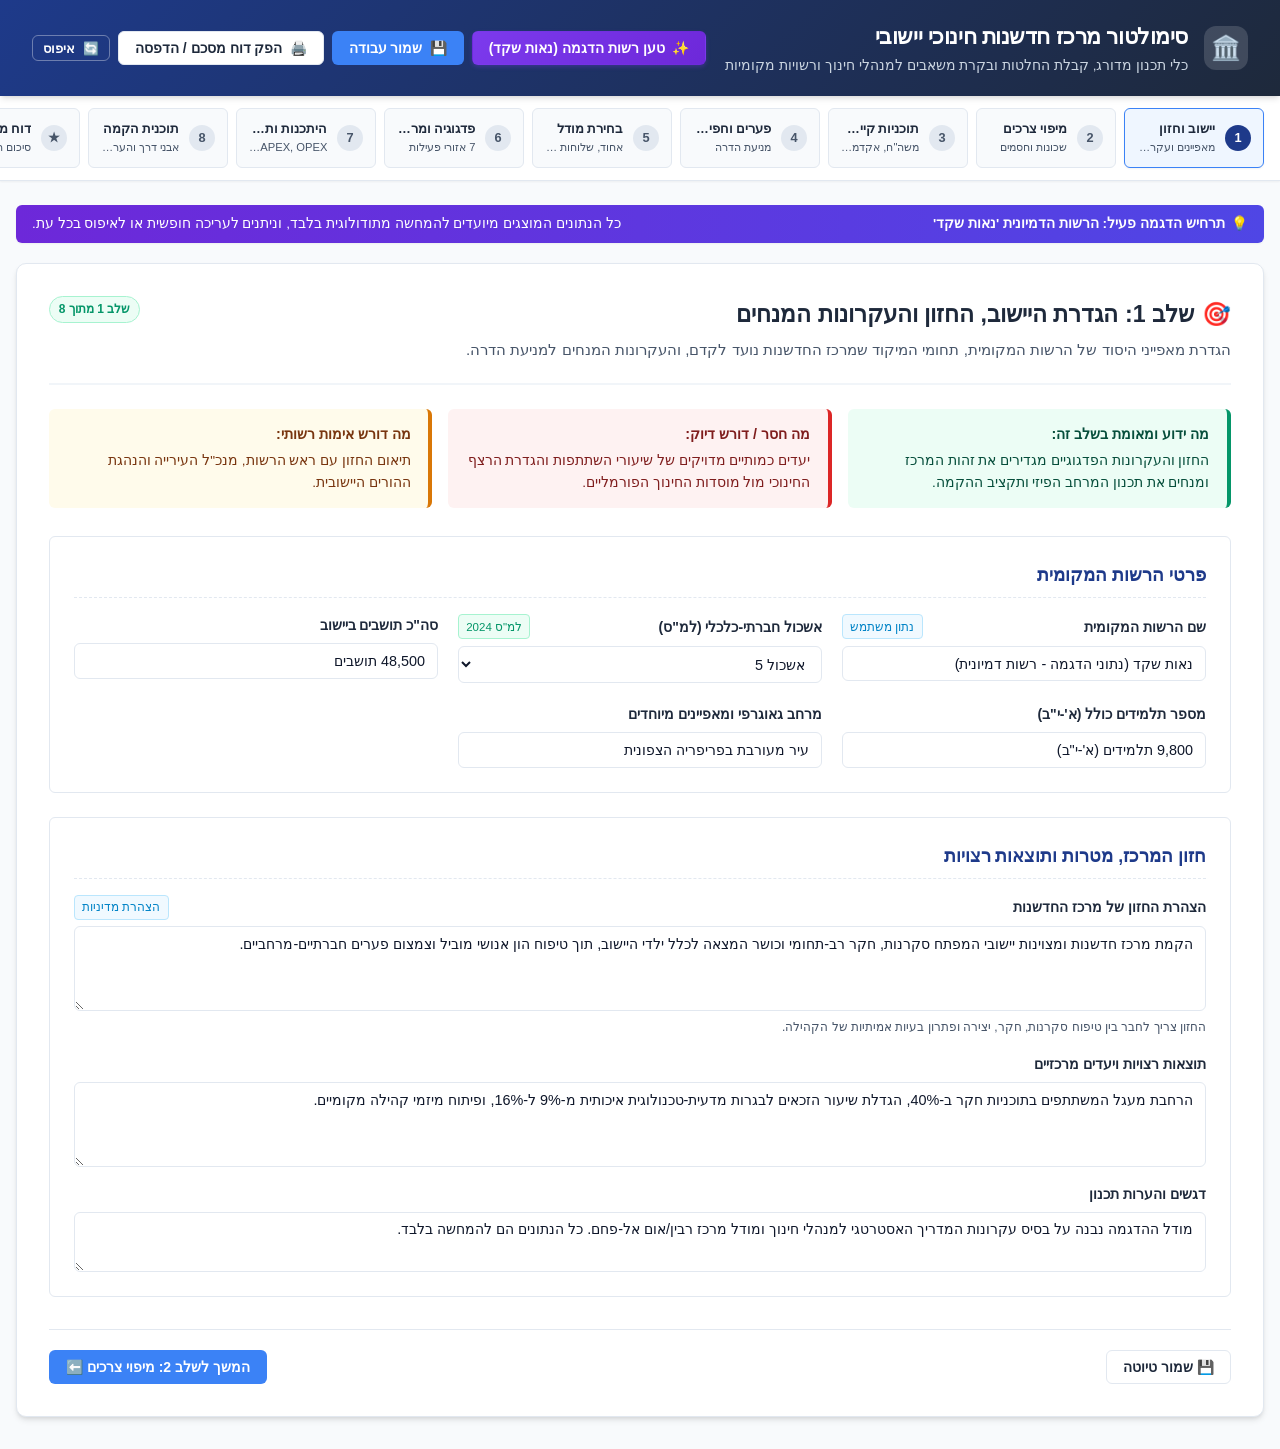
==== index.html @ 95c5c880 "Initial commit: municipal educational innovation center simulator v1.0" ====
<!DOCTYPE html>
<html lang="he" dir="rtl">
<head>
  <meta charset="UTF-8">
  <meta name="viewport" content="width=device-width, initial-scale=1.0">
  <title>סימולטור מרכז חדשנות חינוכי יישובי | כלי תכנון, קבלת החלטות ובקרת משאבים</title>
  <link rel="stylesheet" href="css/styles.css">
</head>
<body>

  <!-- כותרת ראשית וסרגל פעולות עליון -->
  <header class="app-header">
    <div class="header-container">
      <div class="brand-section">
        <div class="brand-icon">🏛️</div>
        <div class="brand-text">
          <h1>סימולטור מרכז חדשנות חינוכי יישובי</h1>
          <p>כלי תכנון מדורג, קבלת החלטות ובקרת משאבים למנהלי חינוך ורשויות מקומיות</p>
        </div>
      </div>
      <div class="header-actions">
        <button type="button" class="btn btn-demo" onclick="loadDemoData()">
          <span>✨</span> טען רשות הדגמה (נאות שקד)
        </button>
        <button type="button" class="btn btn-primary" onclick="saveData(true)">
          <span>💾</span> שמור עבודה
        </button>
        <button type="button" class="btn btn-secondary" onclick="printReport()">
          <span>🖨️</span> הפק דוח מסכם / הדפסה
        </button>
        <button type="button" class="btn btn-outline-light btn-sm" onclick="resetToBlank()" title="איפוס לתבנית ריקה">
          <span>🔄</span> איפוס
        </button>
      </div>
    </div>
  </header>

  <!-- סרגל שלבים ניווט (Stepper) -->
  <nav class="stepper-nav-wrapper">
    <div class="stepper-nav">
      <div class="step-tab active" data-step="1">
        <div class="step-badge">1</div>
        <div class="step-tab-content">
          <div class="step-tab-title">יישוב וחזון</div>
          <div class="step-tab-subtitle">מאפיינים ועקרונות</div>
        </div>
      </div>
      <div class="step-tab" data-step="2">
        <div class="step-badge">2</div>
        <div class="step-tab-content">
          <div class="step-tab-title">מיפוי צרכים</div>
          <div class="step-tab-subtitle">שכונות וחסמים</div>
        </div>
      </div>
      <div class="step-tab" data-step="3">
        <div class="step-badge">3</div>
        <div class="step-tab-content">
          <div class="step-tab-title">תוכניות קיימות</div>
          <div class="step-tab-subtitle">משה"ח, אקדמיה, צה"ל</div>
        </div>
      </div>
      <div class="step-tab" data-step="4">
        <div class="step-badge">4</div>
        <div class="step-tab-content">
          <div class="step-tab-title">פערים וחפיפות</div>
          <div class="step-tab-subtitle">מניעת הדרה</div>
        </div>
      </div>
      <div class="step-tab" data-step="5">
        <div class="step-badge">5</div>
        <div class="step-tab-content">
          <div class="step-tab-title">בחירת מודל</div>
          <div class="step-tab-subtitle">אחוד, שלוחות או רשת</div>
        </div>
      </div>
      <div class="step-tab" data-step="6">
        <div class="step-badge">6</div>
        <div class="step-tab-content">
          <div class="step-tab-title">פדגוגיה ומרחב</div>
          <div class="step-tab-subtitle">7 אזורי פעילות</div>
        </div>
      </div>
      <div class="step-tab" data-step="7">
        <div class="step-badge">7</div>
        <div class="step-tab-content">
          <div class="step-tab-title">היתכנות ותקציב</div>
          <div class="step-tab-subtitle">CAPEX, OPEX ומימון</div>
        </div>
      </div>
      <div class="step-tab" data-step="8">
        <div class="step-badge">8</div>
        <div class="step-tab-content">
          <div class="step-tab-title">תוכנית הקמה</div>
          <div class="step-tab-subtitle">אבני דרך והערכה</div>
        </div>
      </div>
      <div class="step-tab" data-step="summary">
        <div class="step-badge">★</div>
        <div class="step-tab-content">
          <div class="step-tab-title">דוח מנהלים</div>
          <div class="step-tab-subtitle">סיכום החלטות כולל</div>
        </div>
      </div>
    </div>
  </nav>

  <!-- תוכן ראשי -->
  <main class="main-content">

    <!-- באנר תרחיש הדגמה -->
    <div id="demoBanner" class="demo-banner">
      <strong><span>💡</span> תרחיש הדגמה פעיל: הרשות הדמיונית 'נאות שקד'</strong>
      <span>כל הנתונים המוצגים מיועדים להמחשה מתודולוגית בלבד, וניתנים לעריכה חופשית או לאיפוס בכל עת.</span>
    </div>

    <!-- ==========================================
         שלב 1: הגדרת היישוב והחזון
         ========================================== -->
    <section id="stage1" class="stage-panel active">
      <div class="stage-header">
        <div class="stage-title-wrap">
          <h2><span>🎯</span> שלב 1: הגדרת היישוב, החזון והעקרונות המנחים</h2>
          <p>הגדרת מאפייני היסוד של הרשות המקומית, תחומי המיקוד שמרכז החדשנות נועד לקדם, והעקרונות המנחים למניעת הדרה.</p>
        </div>
        <span class="badge badge-verified">שלב 1 מתוך 8</span>
      </div>

      <div class="status-meta-grid">
        <div class="meta-card meta-card-known">
          <strong>מה ידוע ומאומת בשלב זה:</strong>
          החזון והעקרונות הפדגוגיים מגדירים את זהות המרכז ומנחים את תכנון המרחב הפיזי ותקציב ההקמה.
        </div>
        <div class="meta-card meta-card-missing">
          <strong>מה חסר / דורש דיוק:</strong>
          יעדים כמותיים מדויקים של שיעורי השתתפות והגדרת הרצף החינוכי מול מוסדות החינוך הפורמליים.
        </div>
        <div class="meta-card meta-card-verify">
          <strong>מה דורש אימות רשותי:</strong>
          תיאום החזון עם ראש הרשות, מנכ"ל העירייה והנהגת ההורים היישובית.
        </div>
      </div>

      <div class="form-section">
        <div class="form-section-title">פרטי הרשות המקומית</div>
        <div class="form-grid">
          <div class="form-group">
            <label for="s1_authorityName">
              שם הרשות המקומית
              <span class="field-meta-tag badge-self">נתון משתמש</span>
            </label>
            <input type="text" id="s1_authorityName" class="form-control" placeholder="לדוגמה: עיריית נאות שקד">
          </div>
          <div class="form-group">
            <label for="s1_cbsCluster">
              אשכול חברתי-כלכלי (למ"ס)
              <span class="field-meta-tag badge-verified">למ"ס 2024</span>
            </label>
            <select id="s1_cbsCluster" class="form-control">
              <option value="">בחר אשכול...</option>
              <option value="1">אשכול 1</option>
              <option value="2">אשכול 2</option>
              <option value="3">אשכול 3</option>
              <option value="4">אשכול 4</option>
              <option value="5">אשכול 5</option>
              <option value="6">אשכול 6</option>
              <option value="7">אשכול 7</option>
              <option value="8">אשכול 8</option>
              <option value="9">אשכול 9</option>
              <option value="10">אשכול 10</option>
            </select>
          </div>
          <div class="form-group">
            <label for="s1_totalPopulation">סה"כ תושבים ביישוב</label>
            <input type="text" id="s1_totalPopulation" class="form-control" placeholder="לדוגמה: 48,500">
          </div>
          <div class="form-group">
            <label for="s1_studentCount">מספר תלמידים כולל (א'-י"ב)</label>
            <input type="text" id="s1_studentCount" class="form-control" placeholder="לדוגמה: 9,800">
          </div>
          <div class="form-group">
            <label for="s1_geographicArea">מרחב גאוגרפי ומאפיינים מיוחדים</label>
            <input type="text" id="s1_geographicArea" class="form-control" placeholder="לדוגמה: פריפריה צפונית, רשות מעורבת">
          </div>
        </div>
      </div>

      <div class="form-section">
        <div class="form-section-title">חזון המרכז, מטרות ותוצאות רצויות</div>
        <div class="form-group" style="margin-bottom:1rem;">
          <label for="s1_visionStatement">
            הצהרת החזון של מרכז החדשנות
            <span class="field-meta-tag badge-self">הצהרת מדיניות</span>
          </label>
          <textarea id="s1_visionStatement" class="form-control" placeholder="מה המרכז אמור לקדם ביישוב?"></textarea>
          <span class="form-text">החזון צריך לחבר בין טיפוח סקרנות, חקר, יצירה ופתרון בעיות אמיתיות של הקהילה.</span>
        </div>
        <div class="form-group" style="margin-bottom:1rem;">
          <label for="s1_desiredOutcomes">תוצאות רצויות ויעדים מרכזיים</label>
          <textarea id="s1_desiredOutcomes" class="form-control" placeholder="אילו שינויים מדידים ייראו במערכת החינוך היישובית בעקבות פעילות המרכז?"></textarea>
        </div>
        <div class="form-group">
          <label for="s1_notes">דגשים והערות תכנון</label>
          <textarea id="s1_notes" class="form-control" style="min-height:60px;"></textarea>
        </div>
      </div>

      <div class="stage-footer">
        <div class="stage-footer-right">
          <button type="button" class="btn btn-secondary" onclick="saveData(true)">💾 שמור טיוטה</button>
        </div>
        <div class="stage-footer-left">
          <button type="button" class="btn btn-primary" onclick="nextStep()">המשך לשלב 2: מיפוי צרכים ⬅️</button>
        </div>
      </div>
    </section>


    <!-- ==========================================
         שלב 2: מיפוי צרכים ואוכלוסיות
         ========================================== -->
    <section id="stage2" class="stage-panel">
      <div class="stage-header">
        <div class="stage-title-wrap">
          <h2><span>🗺️</span> שלב 2: מיפוי צרכים, אוכלוסיות והזדמנויות</h2>
          <p>מיפוי שכונות הרשות, בתי הספר, פלחי הגיל, וזיהוי חסמי נגישות, שפה, תחבורה ותשתיות.</p>
        </div>
        <span class="badge badge-verified">שלב 2 מתוך 8</span>
      </div>

      <div class="status-meta-grid">
        <div class="meta-card meta-card-known">
          <strong>מה ידוע מתוך נתוני הרשות:</strong>
          פריסת מוסדות החינוך ומספרי התלמידים לפי שכונות (נתוני מנב"ס/שפ"ח).
        </div>
        <div class="meta-card meta-card-missing">
          <strong>מה חסר / מסומן כהערכה:</strong>
          שיעור המחשוב והרשת הביתית בשכונות מוחלשות (דורש סקר צרכים ממוקד).
        </div>
        <div class="meta-card meta-card-verify">
          <strong>מה דורש אימות מול מחלקת תחבורה:</strong>
          זמינות קווי תחבורה ציבורית או צורך בהקצאת מערך הסעות ייעודי למרכז.
        </div>
      </div>

      <div class="form-section">
        <div style="display:flex; justify-content:space-between; align-items:center; margin-bottom:0.75rem;">
          <div class="form-section-title" style="margin-bottom:0; border-bottom:none;">שכונות, אזורים ונגישות גאוגרפית</div>
          <button type="button" class="btn btn-secondary btn-sm" onclick="addNewNeighborhoodPrompt()">➕ הוסף שכונה</button>
        </div>
        <div class="table-responsive">
          <table class="table">
            <thead>
              <tr>
                <th>שם השכונה / אזור</th>
                <th>בתי ספר בשכונה</th>
                <th>תלמידים משוערים</th>
                <th>מדד חברתי-כלכלי</th>
                <th>חסמי נגישות ותחבורה</th>
              </tr>
            </thead>
            <tbody id="s2_neighborhoodsTableBody">
              <!-- נטען דינמית -->
            </tbody>
          </table>
        </div>
      </div>

      <div class="form-section">
        <div class="form-section-title">אוכלוסיות יעד, צרכים וחוזקות יישוביות</div>
        <div class="form-grid">
          <div class="form-group">
            <label for="s2_targetPopulations">
              אוכלוסיות יעד וקבוצות גיל
              <span class="field-meta-tag badge-self">הגדרת רשות</span>
            </label>
            <textarea id="s2_targetPopulations" class="form-control" placeholder="אילו קהלים וקבוצות גיל המרכז ישרת?"></textarea>
          </div>
          <div class="form-group">
            <label for="s2_identifiedNeeds">
              צרכים חינוכיים שעלו במיפוי
              <span class="field-meta-tag badge-self">מיפוי צרכים</span>
            </label>
            <textarea id="s2_identifiedNeeds" class="form-control" placeholder="מעבדות פתוחות, מרחבי מייקרס, חקר"></textarea>
          </div>
          <div class="form-group" style="grid-column: 1 / -1;">
            <label for="s2_strengths">חוזקות ועוגנים קיימים ברשות</label>
            <textarea id="s2_strengths" class="form-control" placeholder="צוותים מחויבים, מכללה טכנולוגית, תעשייה"></textarea>
          </div>
        </div>
      </div>

      <div class="form-section">
        <div class="form-section-title">זיהוי חסמים קריטיים (Barriers Analysis)</div>
        <div class="form-grid">
          <div class="form-group">
            <label for="s2_barrier_transport">
              חסם תחבורה וניידות
              <span class="field-meta-tag badge-estimate">הערכה לתכנון</span>
            </label>
            <textarea id="s2_barrier_transport" class="form-control"></textarea>
          </div>
          <div class="form-group">
            <label for="s2_barrier_socio">
              חסם כלכלי ודמי השתתפות
              <span class="field-meta-tag badge-estimate">הערכה לתכנון</span>
            </label>
            <textarea id="s2_barrier_socio" class="form-control"></textarea>
          </div>
          <div class="form-group">
            <label for="s2_barrier_lang">
              חסם שפתי ותרבותי
              <span class="field-meta-tag badge-self">מיפוי רשותי</span>
            </label>
            <textarea id="s2_barrier_lang" class="form-control"></textarea>
          </div>
          <div class="form-group">
            <label for="s2_barrier_infra">
              חסמי תשתית ומעבדות קיימות
              <span class="field-meta-tag badge-verified">דוח הנדסה</span>
            </label>
            <textarea id="s2_barrier_infra" class="form-control"></textarea>
          </div>
        </div>
      </div>

      <div class="form-section">
        <div class="form-section-title">פרטי מקורות המידע ותיעוד נתונים חסרים</div>
        <div class="form-grid">
          <div class="form-group">
            <label for="s2_dataSources">מקורות המידע ששימשו למיפוי</label>
            <input type="text" id="s2_dataSources" class="form-control">
          </div>
          <div class="form-group">
            <label for="s2_updateDate">תאריך עדכון אחרון של הנתונים</label>
            <input type="date" id="s2_updateDate" class="form-control">
          </div>
          <div class="form-group" style="grid-column: 1 / -1;">
            <label for="s2_missingDataNotes">הערות לגבי נתונים חסרים / טעוני אימות</label>
            <textarea id="s2_missingDataNotes" class="form-control"></textarea>
          </div>
        </div>
      </div>

      <div class="stage-footer">
        <div class="stage-footer-right">
          <button type="button" class="btn btn-secondary" onclick="prevStep()">➡️ חזור לשלב 1</button>
          <button type="button" class="btn btn-secondary" onclick="saveData(true)">💾 שמור טיוטה</button>
        </div>
        <div class="stage-footer-left">
          <button type="button" class="btn btn-primary" onclick="nextStep()">המשך לשלב 3: תוכניות קיימות ⬅️</button>
        </div>
      </div>
    </section>


    <!-- ==========================================
         שלב 3: מיפוי תוכניות ומענים קיימים
         ========================================== -->
    <section id="stage3" class="stage-panel">
      <div class="stage-header">
        <div class="stage-title-wrap">
          <h2><span>📋</span> שלב 3: מיפוי תוכניות ומענים קיימים ברשות</h2>
          <p>מיפוי תוכניות של משרד החינוך, הרשות, אקדמיה, צה"ל, עמותות ופילנתרופיה, כולל תנאי כניסה וסיווג מהימנות.</p>
        </div>
        <span class="badge badge-verified">שלב 3 מתוך 8</span>
      </div>

      <div class="status-meta-grid">
        <div class="meta-card meta-card-known">
          <strong>מקורות מאומתים:</strong>
          מרכזי מחוננים של משרד החינוך, תוכניות גפ"ן מוסדיות, תוכניות מגשימים ואקדמיה.
        </div>
        <div class="meta-card meta-card-missing">
          <strong>תוכניות שאינן ברשת:</strong>
          יוזמות מקומיות של בתי ספר ועמותות שכונתיות קטנות (מוגדרות לפי דיווח עצמי).
        </div>
        <div class="meta-card meta-card-verify">
          <strong>אימות מחירים ומלגות:</strong>
          בדיקת חוזרי מנכ"ל לגבי תשלומי הורים מותרים ומבחני הכנסה למלגות.
        </div>
      </div>

      <div class="form-section">
        <div style="display:flex; justify-content:space-between; align-items:center; margin-bottom:0.75rem;">
          <div class="form-section-title" style="margin-bottom:0; border-bottom:none;">קטלוג תוכניות ומסגרות פעילות</div>
          <button type="button" class="btn btn-secondary btn-sm" onclick="addNewProgramPrompt()">➕ הוסף תוכנית</button>
        </div>
        <div class="table-responsive">
          <table class="table">
            <thead>
              <tr>
                <th>שם התוכנית</th>
                <th>גוף מפעיל</th>
                <th>תחום</th>
                <th>שכבות גיל</th>
                <th>משתתפים</th>
                <th>עלות להורים</th>
                <th>סיווג אמינות וסטטוס</th>
              </tr>
            </thead>
            <tbody id="s3_programsTableBody">
              <!-- נטען דינמית -->
            </tbody>
          </table>
        </div>
      </div>

      <div class="stage-footer">
        <div class="stage-footer-right">
          <button type="button" class="btn btn-secondary" onclick="prevStep()">➡️ חזור לשלב 2</button>
          <button type="button" class="btn btn-secondary" onclick="saveData(true)">💾 שמור טיוטה</button>
        </div>
        <div class="stage-footer-left">
          <button type="button" class="btn btn-primary" onclick="nextStep()">המשך לשלב 4: זיהוי פערים ⬅️</button>
        </div>
      </div>
    </section>


    <!-- ==========================================
         שלב 4: זיהוי פערים וחפיפות
         ========================================== -->
    <section id="stage4" class="stage-panel">
      <div class="stage-header">
        <div class="stage-title-wrap">
          <h2><span>⚖️</span> שלב 4: ניתוח פערים, כפילויות ושיתופי פעולה</h2>
          <p>הצלבת הצרכים מול התוכניות הקיימות: אילו תחומים ואוכלוסיות נותרים ללא מענה, ואיפה קיימת כפילות משאבים.</p>
        </div>
        <span class="badge badge-verified">שלב 4 מתוך 8</span>
      </div>

      <div class="status-meta-grid">
        <div class="meta-card meta-card-known">
          <strong>העיקרון האתי המחייב:</strong>
          המערכת אינה מסיקה סיבתיות לגבי הישגים, ואינה מציגה פער כעובדה אם הנתונים חלקיים.
        </div>
        <div class="meta-card meta-card-missing">
          <strong>פער נתונים מול פער שירות:</strong>
          היעדר תלמידים משכונה מסוימת אינו מעיד על חוסר עניין, אלא על חסמי תחבורה ועלות.
        </div>
        <div class="meta-card meta-card-verify">
          <strong>דוח מבקר המדינה 2023:</strong>
          בדיקת מנגנוני התיאום העירוניים למניעת כפילויות בתקציבי תוכניות מצוינות.
        </div>
      </div>

      <div class="form-section">
        <div class="form-section-title">ניתוח פערים ואוכלוסיות ללא מענה</div>
        <div class="form-grid">
          <div class="form-group">
            <label for="s4_unaddressedNeeds">
              צרכים חינוכיים ללא מענה כיום
              <span class="field-meta-tag badge-estimate">ניתוח פערים</span>
            </label>
            <textarea id="s4_unaddressedNeeds" class="form-control" style="min-height:95px;"></textarea>
          </div>
          <div class="form-group">
            <label for="s4_underservedPopulations">
              אוכלוסיות יעד ושכונות בחסר (Under-represented)
              <span class="field-meta-tag badge-verified">הצלבת רישום</span>
            </label>
            <textarea id="s4_underservedPopulations" class="form-control" style="min-height:95px;"></textarea>
          </div>
        </div>
      </div>

      <div class="form-section">
        <div class="form-section-title">כפילויות והזדמנויות לשותפות</div>
        <div class="form-grid">
          <div class="form-group">
            <label for="s4_programOverlaps">
              חפיפות וכפילויות בין תוכניות קיימות
              <span class="field-meta-tag badge-self">מיפוי רשותי</span>
            </label>
            <textarea id="s4_programOverlaps" class="form-control"></textarea>
          </div>
          <div class="form-group">
            <label for="s4_partnershipOpportunities">
              הזדמנויות לשותפויות (אקדמיה, תעשייה, צה"ל)
              <span class="field-meta-tag badge-estimate">הזדמנות אסטרטגית</span>
            </label>
            <textarea id="s4_partnershipOpportunities" class="form-control"></textarea>
          </div>
          <div class="form-group" style="grid-column: 1 / -1;">
            <label for="s4_notes">הערות מתודולוגיות ואזהרות אמינות</label>
            <textarea id="s4_notes" class="form-control" style="min-height:60px;"></textarea>
          </div>
        </div>
      </div>

      <div class="stage-footer">
        <div class="stage-footer-right">
          <button type="button" class="btn btn-secondary" onclick="prevStep()">➡️ חזור לשלב 3</button>
          <button type="button" class="btn btn-secondary" onclick="saveData(true)">💾 שמור טיוטה</button>
        </div>
        <div class="stage-footer-left">
          <button type="button" class="btn btn-primary" onclick="nextStep()">המשך לשלב 5: בחירת מודל ⬅️</button>
        </div>
      </div>
    </section>


    <!-- ==========================================
         שלב 5: בחירת מודל מרכז ופורטפוליו
         ========================================== -->
    <section id="stage5" class="stage-panel">
      <div class="stage-header">
        <div class="stage-title-wrap">
          <h2><span>🧩</span> שלב 5: בחירת מודל מרכז ופורטפוליו חינוכי</h2>
          <p>השוואת 4 מודלים תפעוליים והשלכותיהם על נגישות, הכללה חברתית, כוח אדם, גמישות שטח ועלויות.</p>
        </div>
        <span class="badge badge-verified">שלב 5 מתוך 8</span>
      </div>

      <div class="selection-cards" style="margin-bottom:1.5rem;">
        <div class="select-card model-select-card" data-model-type="centralized">
          <div class="select-card-header">
            <span class="select-card-title">1. מרכז פיזי אחוד</span>
            <span class="badge badge-self">Centralized Hub</span>
          </div>
          <div class="select-card-desc">
            מבנה מרכזי יחיד ביישוב המרכז את כל הציוד המתקדם, המעבדות ואנשי המקצוע.
          </div>
          <div class="select-card-impacts">
            • <strong>נגישות:</strong> תלויה בהסעות<br>
            • <strong>הצטיידות:</strong> יעילות גבוהה בריכוז ציוד<br>
            • <strong>כוח אדם:</strong> ניהול מרוכז וצוות קבוע
          </div>
        </div>

        <div class="select-card model-select-card" data-model-type="hub_and_spoke">
          <div class="select-card-header">
            <span class="select-card-title">2. שלוחות בבתי ספר</span>
            <span class="badge badge-verified">Hub & Spoke</span>
          </div>
          <div class="select-card-desc">
            עוגן מרכזי מצויד היטב במרכז העיר, לצד 2-3 שלוחות מקומיות בבתי ספר בשכונות מרוחקות.
          </div>
          <div class="select-card-impacts">
            • <strong>נגישות:</strong> מצוינת, מנטרלת חסם הסעות<br>
            • <strong>הצטיידות:</strong> שילוב בין ציוד מרכזי לערכות ניידות<br>
            • <strong>הכללה:</strong> הגבוהה ביותר לשכונות מוחלשות
          </div>
        </div>

        <div class="select-card model-select-card" data-model-type="mobile">
          <div class="select-card-header">
            <span class="select-card-title">3. מודל נייד (Mobile Lab)</span>
            <span class="badge badge-estimate">ניידת מייקרס</span>
          </div>
          <div class="select-card-desc">
            מעבדה ניידת ברכב ייעודי הנודדת בין בתי ספר ומרכזים קהילתיים לפי תוכנית שבועית.
          </div>
          <div class="select-card-impacts">
            • <strong>שטח קבוע:</strong> עלות שטח אפסית<br>
            • <strong>ציוד:</strong> מוגבל לממדי הרכב<br>
            • <strong>תחזוקה:</strong> עלויות רכב ודלק
          </div>
        </div>

        <div class="select-card model-select-card" data-model-type="ecosystem_network">
          <div class="select-card-header">
            <span class="select-card-title">4. רשת שותפים מבוזרת</span>
            <span class="badge badge-self">Ecosystem Network</span>
          </div>
          <div class="select-card-desc">
            הפעלת פעילויות מבוזרות במתקני המכללה האקדמית, חברות הייטק, מרכזים קהילתיים ומוזיאונים.
          </div>
          <div class="select-card-impacts">
            • <strong>מבנה:</strong> ניצול תשתיות קיימות<br>
            • <strong>משילות:</strong> תיאום מורכב בין שותפים<br>
            • <strong>המשכיות:</strong> תלות בהסכמי שותפות
          </div>
        </div>
      </div>

      <div class="form-section">
        <div class="form-section-title">מדיניות איתור, קבלה ופתיחות לקהילה</div>
        <div class="form-grid">
          <div class="form-group">
            <label for="s5_admissionPolicy">
              מדיניות איתור וקבלה
              <span class="field-meta-tag badge-verified">מחקר רפ 2026</span>
            </label>
            <select id="s5_admissionPolicy" class="form-control">
              <option value="mixed_portfolios">שערי כניסה מרובים (תיק עבודות, המלצת מורה, מוטיבציה)</option>
              <option value="teacher_recommendation">המלצת צוותי בתי הספר בלבד</option>
              <option value="open_lottery">כניסה פתוחה / הגרלה לכלל המעוניינים</option>
              <option value="exams_only">מבחן איתור קוגניטיבי מוקדם בלבד (לא מומלץ)</option>
            </select>
            <span class="form-text">מחקר מאל"ו ולמ"ס 2026 מראה כי מבחן יחיד מחמיץ חלק ניכר מהמצטיינים בבגרות.</span>
          </div>
          <div class="form-group">
            <label for="s5_estimatedParticipants">מספר משתתפים צפוי בשנה</label>
            <input type="number" id="s5_estimatedParticipants" class="form-control" value="650">
          </div>
          <div class="form-group">
            <label for="s5_activityFrequency">מתכונת פעילות שבועית</label>
            <select id="s5_activityFrequency" class="form-control">
              <option value="afternoon_and_morning">משולב: שעות בוקר לבתי ספר + שעות אחה"צ להעשרה אישית</option>
              <option value="afternoon_only">שעות אחה"צ בלבד (חוגים ומיזמים עצמאיים)</option>
              <option value="morning_only">שעות הבוקר בלבד (ימי שליפה מרוכזים)</option>
            </select>
          </div>
          <div class="form-group">
            <label for="s5_communityOpenness">פתיחות לקהילה ולהורים</label>
            <select id="s5_communityOpenness" class="form-control">
              <option value="high">גבוהה: סדנאות הורים-ילדים, אירועי מייקרס וימי פתיחה לקהילה</option>
              <option value="medium">בינונית: אירועי שיא שנתיים וירידי יזמות</option>
              <option value="low">נמוכה: סגור לתלמידי התוכניות בלבד</option>
            </select>
          </div>
          <div class="form-group" style="grid-column: 1 / -1;">
            <label for="s5_modelRationale">נימוק לבחירת המודל והשלכותיו</label>
            <textarea id="s5_modelRationale" class="form-control"></textarea>
          </div>
        </div>
      </div>

      <div class="stage-footer">
        <div class="stage-footer-right">
          <button type="button" class="btn btn-secondary" onclick="prevStep()">➡️ חזור לשלב 4</button>
          <button type="button" class="btn btn-secondary" onclick="saveData(true)">💾 שמור טיוטה</button>
        </div>
        <div class="stage-footer-left">
          <button type="button" class="btn btn-primary" onclick="nextStep()">המשך לשלב 6: פדגוגיה ומרחב ⬅️</button>
        </div>
      </div>
    </section>


    <!-- ==========================================
         שלב 6: תכנון פדגוגי, ארגוני ומרחבי
         ========================================== -->
    <section id="stage6" class="stage-panel">
      <div class="stage-header">
        <div class="stage-title-wrap">
          <h2><span>🏛️</span> שלב 6: תכנון פדגוגי, ארגוני ומרחבי</h2>
          <p>תכנון 7 אזורי הפעילות המרחביים לפי מאמר "מהרעיון למרחב" ועקרונות OECD ILE. המרחב משרת את הפדגוגיה!</p>
        </div>
        <span class="badge badge-verified">שלב 6 מתוך 8</span>
      </div>

      <div class="status-meta-grid">
        <div class="meta-card meta-card-known">
          <strong>עקרון יסוד תכנוני:</strong>
          אין מתחילים מרכישת ציוד או ריהוט – העיצוב המרחבי נגזר מהתפיסה הפדגוגית ומרווחת הלומד (Wellbeing).
        </div>
        <div class="meta-card meta-card-verify">
          <strong>מרחבים גמישים (OECD):</strong>
          שילוב של מרחבי התכנסות, מעבדות חקר, סדנאות ייצור, מרחבים שקטים ומפגש חברתי בלתי פורמלי.
        </div>
        <div class="meta-card meta-card-missing">
          <strong>בדיקת שטח כולל:</strong>
          סה"כ שטח מתוכנן נטו: <strong id="s6_totalAreaDisplay" style="color:var(--primary);">0 מ"ר</strong>.
        </div>
      </div>

      <div class="form-section">
        <div class="form-section-title">שבעת אזורי הפעילות המרחביים</div>
        <div id="s6_spacesContainer">
          <!-- נטען דינמית -->
        </div>
      </div>

      <div class="form-section">
        <div class="form-section-title">ממשל, הובלה וצוות המרכז</div>
        <div class="form-grid">
          <div class="form-group">
            <label for="s6_governanceStructure">
              מבנה ממשל והובלה עירונית
              <span class="field-meta-tag badge-verified">דוח מבקר 2023</span>
            </label>
            <textarea id="s6_governanceStructure" class="form-control" placeholder="ועדת היגוי, נציג גזברות, פיקוח משרד החינוך"></textarea>
          </div>
          <div class="form-group">
            <label for="s6_keyPartners">שותפים אסטרטגיים</label>
            <textarea id="s6_keyPartners" class="form-control" placeholder="מכללה, תעשייה, קרנות, צה\"ל"></textarea>
          </div>
          <div class="form-group">
            <label for="s6_staffingRoles">תפקידי צוות וכוח אדם</label>
            <textarea id="s6_staffingRoles" class="form-control" placeholder="מנהל מרכז, מדריכים, תמיכה טכנית"></textarea>
          </div>
          <div class="form-group">
            <label for="s6_pedagogicalConcept">תפיסה פדגוגית מובילה</label>
            <textarea id="s6_pedagogicalConcept" class="form-control" placeholder="למידה מבוססת פרויקטים, אתגרים עירוניים, STEM"></textarea>
          </div>
        </div>
      </div>

      <div class="stage-footer">
        <div class="stage-footer-right">
          <button type="button" class="btn btn-secondary" onclick="prevStep()">➡️ חזור לשלב 5</button>
          <button type="button" class="btn btn-secondary" onclick="saveData(true)">💾 שמור טיוטה</button>
        </div>
        <div class="stage-footer-left">
          <button type="button" class="btn btn-primary" onclick="nextStep()">המשך לשלב 7: היתכנות ותקציב ⬅️</button>
        </div>
      </div>
    </section>


    <!-- ==========================================
         שלב 7: היתכנות, תקציב ומשאבים
         ========================================== -->
    <section id="stage7" class="stage-panel">
      <div class="stage-header">
        <div class="stage-title-wrap">
          <h2><span>💰</span> שלב 7: היתכנות תקציבית ומשאבים (CAPEX & OPEX)</h2>
          <p>הפרדה מלאה בין הקמה חד-פעמית לתפעול שוטף, שקיפות נוסחאות והנחות, וניתוח סיכוני הפסקת מימון.</p>
        </div>
        <span class="badge badge-verified">שלב 7 מתוך 8</span>
      </div>

      <div class="status-meta-grid">
        <div class="meta-card meta-card-verify">
          <strong>סטטוס אומדן תקציבי:</strong>
          כל הסכומים מוגדרים כ-<strong>"הערכה לתכנון — טעונה בדיקה בגזברות"</strong>. אין אומדן כהוצאה מאושרת.
        </div>
        <div class="meta-card meta-card-known">
          <strong>סה"כ עלות הקמה משוערת (CAPEX):</strong>
          <span id="s7_capexTotalDisplay" style="font-size:1.15rem; font-weight:800; color:var(--primary);">0 ₪</span>
        </div>
        <div class="meta-card meta-card-known">
          <strong>סה"כ תפעול שנתי משוער (OPEX):</strong>
          <span id="s7_opexTotalDisplay" style="font-size:1.15rem; font-weight:800; color:var(--secondary);">0 ₪</span>
        </div>
      </div>

      <!-- CAPEX -->
      <div class="form-section">
        <div class="form-section-title">
          <span>עלויות הקמה חד-פעמיות (CAPEX)</span>
          <span class="badge badge-estimate">תקציב פיתוח (תב"ר)</span>
        </div>
        <div class="form-grid">
          <div class="form-group">
            <label for="s7_renovationCost">
              עלות שיפוץ והתאמת מבנה (₪ למ"ר)
              <span class="field-meta-tag badge-estimate">Benchmark 2,400 ₪</span>
            </label>
            <input type="number" id="s7_renovationCost" class="form-control" onchange="captureCurrentStepInputs(); updateBudgetAndSpaceCalculations();">
          </div>
          <div class="form-group">
            <label for="s7_furnitureCost">ריהוט מודולרי גמיש (₪)</label>
            <input type="number" id="s7_furnitureCost" class="form-control" onchange="captureCurrentStepInputs(); updateBudgetAndSpaceCalculations();">
          </div>
          <div class="form-group">
            <label for="s7_equipmentCost">ציוד טכנולוגי ומעבדת מייקרס (₪)</label>
            <input type="number" id="s7_equipmentCost" class="form-control" onchange="captureCurrentStepInputs(); updateBudgetAndSpaceCalculations();">
          </div>
          <div class="form-group">
            <label for="s7_networkCost">תשתיות רשת ומערכות שמע/וידאו (₪)</label>
            <input type="number" id="s7_networkCost" class="form-control" onchange="captureCurrentStepInputs(); updateBudgetAndSpaceCalculations();">
          </div>
          <div class="form-group">
            <label for="s7_contingencyPercent">בלתי צפוי - בצ"מ (%)</label>
            <input type="number" id="s7_contingencyPercent" class="form-control" value="10" onchange="captureCurrentStepInputs(); updateBudgetAndSpaceCalculations();">
          </div>
        </div>
        <div class="formula-box">
          <strong>נוסחת חישוב הקמה:</strong>
          <code id="s7_capexFormulaDisplay">...</code>
          <p>הנחת עבודה: התאמת מבנה ציבורי קיים של הרשות (לא בינוי שלד חדש מהיסוד). טעון אישור מהנדס עיר.</p>
        </div>
      </div>

      <!-- OPEX -->
      <div class="form-section">
        <div class="form-section-title">
          <span>עלויות תפעול שנתיות שוטפות (OPEX)</span>
          <span class="badge badge-estimate">תקציב שוטף (ספר 08)</span>
        </div>
        <div class="form-grid">
          <div class="form-group">
            <label for="s7_managerCost">
              שכר מנהל/ת מרכז (עלות מעביד שנתית)
              <span class="field-meta-tag badge-verified">תקן רשותי</span>
            </label>
            <input type="number" id="s7_managerCost" class="form-control" onchange="captureCurrentStepInputs(); updateBudgetAndSpaceCalculations();">
          </div>
          <div class="form-group">
            <label for="s7_instructorPositions">מספר משרות מדריכים</label>
            <input type="number" id="s7_instructorPositions" class="form-control" step="0.5" onchange="captureCurrentStepInputs(); updateBudgetAndSpaceCalculations();">
          </div>
          <div class="form-group">
            <label for="s7_instructorCostPerPos">עלות מעביד למשרת מדריך (₪ לשנה)</label>
            <input type="number" id="s7_instructorCostPerPos" class="form-control" onchange="captureCurrentStepInputs(); updateBudgetAndSpaceCalculations();">
          </div>
          <div class="form-group">
            <label for="s7_adminTechCost">רכז אדמיניסטרציה ותמיכה טכנית (₪)</label>
            <input type="number" id="s7_adminTechCost" class="form-control" onchange="captureCurrentStepInputs(); updateBudgetAndSpaceCalculations();">
          </div>
          <div class="form-group">
            <label for="s7_maintenanceCost">תחזוקה, חשמל, מים וניקיון (₪)</label>
            <input type="number" id="s7_maintenanceCost" class="form-control" onchange="captureCurrentStepInputs(); updateBudgetAndSpaceCalculations();">
          </div>
          <div class="form-group">
            <label for="s7_insuranceCost">ביטוחים ואבטחה מוסדית (₪)</label>
            <input type="number" id="s7_insuranceCost" class="form-control" onchange="captureCurrentStepInputs(); updateBudgetAndSpaceCalculations();">
          </div>
          <div class="form-group">
            <label for="s7_consumablesCost">חומרים מתכלים לפעילות (₪)</label>
            <input type="number" id="s7_consumablesCost" class="form-control" onchange="captureCurrentStepInputs(); updateBudgetAndSpaceCalculations();">
          </div>
          <div class="form-group">
            <label for="s7_softwareCost">רישוי תוכנה ותחזוקת ציוד (₪)</label>
            <input type="number" id="s7_softwareCost" class="form-control" onchange="captureCurrentStepInputs(); updateBudgetAndSpaceCalculations();">
          </div>
          <div class="form-group">
            <label for="s7_scholarshipCost">
              קרן מלגות והסעות לתלמידים
              <span class="field-meta-tag badge-verified">מניעת הדרה</span>
            </label>
            <input type="number" id="s7_scholarshipCost" class="form-control" onchange="captureCurrentStepInputs(); updateBudgetAndSpaceCalculations();">
          </div>
          <div class="form-group">
            <label for="s7_marketingCost">אירועי קהילה ושיווק (₪)</label>
            <input type="number" id="s7_marketingCost" class="form-control" onchange="captureCurrentStepInputs(); updateBudgetAndSpaceCalculations();">
          </div>
        </div>
        <div class="formula-box">
          <strong>נוסחת חישוב תפעול שנתי:</strong>
          <code id="s7_opexFormulaDisplay">...</code>
        </div>
      </div>

      <!-- Funding & Risk -->
      <div class="form-section">
        <div class="form-section-title">
          <span>מקורות מימון ואיזון תקציבי</span>
          <span class="badge badge-verified">הכנסות מול הוצאות</span>
        </div>
        <div class="form-grid">
          <div class="form-group">
            <label for="s7_fundMunicipal">השתתפות עצמית של הרשות (ספר 08)</label>
            <input type="number" id="s7_fundMunicipal" class="form-control" onchange="captureCurrentStepInputs(); updateBudgetAndSpaceCalculations();">
          </div>
          <div class="form-group">
            <label for="s7_fundMoe">משרד החינוך (גפ"ן רשותי / קול קורא)</label>
            <input type="number" id="s7_fundMoe" class="form-control" onchange="captureCurrentStepInputs(); updateBudgetAndSpaceCalculations();">
          </div>
          <div class="form-group">
            <label for="s7_fundPhilanthropy">פילנתרופיה, קרנות וחסויות תעשייה</label>
            <input type="number" id="s7_fundPhilanthropy" class="form-control" onchange="captureCurrentStepInputs(); updateBudgetAndSpaceCalculations();">
          </div>
          <div class="form-group">
            <label for="s7_fundParentFees">תשלומי הורים מסובסדים (אגרות חוגים)</label>
            <input type="number" id="s7_fundParentFees" class="form-control" onchange="captureCurrentStepInputs(); updateBudgetAndSpaceCalculations();">
          </div>
        </div>

        <div style="margin-top:1.25rem; display:flex; justify-content:space-between; align-items:center; background:#f8fafc; padding:1rem; border:1px solid #e2e8f0; border-radius:8px;">
          <div>
            <strong>מאזן תפעולי חזוי (עודף / גרעון):</strong>
            <span id="s7_fundingBalanceDisplay" style="font-size:1.2rem; font-weight:800; margin-right:0.5rem;">0 ₪</span>
          </div>
          <span class="badge badge-estimate">טעון בדיקת תזרים</span>
        </div>

        <div id="s7_riskAlertDisplay" class="meta-card meta-card-verify" style="margin-top:1rem;">
          הערכת סיכוני מימון תחושב אוטומטית...
        </div>

        <div class="form-group" style="margin-top:1rem;">
          <label for="s7_fundingRiskAssessment">הערכת סיכונים ואמצעי גידור (תוכנית מגירה להפסקת תרומה)</label>
          <textarea id="s7_fundingRiskAssessment" class="form-control"></textarea>
        </div>
      </div>

      <div class="stage-footer">
        <div class="stage-footer-right">
          <button type="button" class="btn btn-secondary" onclick="prevStep()">➡️ חזור לשלב 6</button>
          <button type="button" class="btn btn-secondary" onclick="saveData(true)">💾 שמור טיוטה</button>
        </div>
        <div class="stage-footer-left">
          <button type="button" class="btn btn-primary" onclick="nextStep()">המשך לשלב 8: תוכנית הקמה ⬅️</button>
        </div>
      </div>
    </section>


    <!-- ==========================================
         שלב 8: תוכנית הקמה והערכה
         ========================================== -->
    <section id="stage8" class="stage-panel">
      <div class="stage-header">
        <div class="stage-title-wrap">
          <h2><span>🚀</span> שלב 8: תוכנית הקמה, אבני דרך ומדדי הערכה</h2>
          <p>מפת דרכים כרונולוגית (Gantt), אישורים סטטוטוריים מחייבים, ומדדי תהליך ותוצאה להערכה מעצבת.</p>
        </div>
        <span class="badge badge-verified">שלב 8 מתוך 8</span>
      </div>

      <div class="status-meta-grid">
        <div class="meta-card meta-card-known">
          <strong>אזהרה מתודולוגית:</strong>
          אין להציג שביעות רצון או השתתפות כהוכחה להשפעה פדגוגית ארוכת טווח.
        </div>
        <div class="meta-card meta-card-verify">
          <strong>נקודות לבדיקה מקצועית ורגולטורית:</strong>
          הפעלת המרכז מחייבת בירור מול הגורמים המוסמכים (יועץ בטיחות, מורשה נגישות, כיבוי אש, וייעוד הנכס בהנדסה).
        </div>
        <div class="meta-card meta-card-missing">
          <strong>הערכה מלווה:</strong>
          חובה לקבוע קו בסיס (Baseline) לפני תחילת הפעילות למדידת התקדמות אמיתית.
        </div>
      </div>

      <div class="form-section">
        <div class="form-section-title">מפת דרכים להקמה (אבני דרך כרונולוגיות)</div>
        <div id="s8_milestonesContainer" class="roadmap-timeline">
          <!-- נטען דינמית -->
        </div>
      </div>

      <div class="form-section">
        <div class="form-section-title">נקודות לבדיקה מקצועית, בטיחותית ורגולטורית (מול הגורמים המוסמכים)</div>
        <div class="table-responsive">
          <table class="table">
            <thead>
              <tr>
                <th>נושא הבדיקה</th>
                <th>סטטוס והקשר מקצועי</th>
                <th>גורם מוסמך לבדיקה</th>
              </tr>
            </thead>
            <tbody id="s8_statutoryTableBody">
              <!-- נטען דינמית -->
            </tbody>
          </table>
        </div>
      </div>

      <div class="form-section">
        <div class="form-section-title">מדדי תהליך, תוצאה והערכה מעצבת</div>
        <div class="form-grid">
          <div class="form-group">
            <label for="s8_processIndicators">
              מדדי תהליך (Process Indicators)
              <span class="field-meta-tag badge-verified">נגישות וייצוג</span>
            </label>
            <textarea id="s8_processIndicators" class="form-control" placeholder="אחוזי ייצוג מכל שכונה, שיעורי התמדה, גיוון מגדרי"></textarea>
          </div>
          <div class="form-group">
            <label for="s8_outcomeIndicators">
              מדדי תוצאה (Outcome Indicators)
              <span class="field-meta-tag badge-verified">השפעה והמשכיות</span>
            </label>
            <textarea id="s8_outcomeIndicators" class="form-control" placeholder="תוצרי חקר, מיזמים קהילתיים, המשך למגמות מדעיות"></textarea>
          </div>
          <div class="form-group" style="grid-column: 1 / -1;">
            <label for="s8_evaluationMethodology">מתודולוגיית הערכה ומחקר מלווה</label>
            <textarea id="s8_evaluationMethodology" class="form-control" placeholder="ליווי אקדמי, סקרי עמדות, פורטפוליו תוצרים וקבוצות מיקוד"></textarea>
          </div>
        </div>
      </div>

      <div class="stage-footer">
        <div class="stage-footer-right">
          <button type="button" class="btn btn-secondary" onclick="prevStep()">➡️ חזור לשלב 7</button>
          <button type="button" class="btn btn-secondary" onclick="saveData(true)">💾 שמור טיוטה</button>
        </div>
        <div class="stage-footer-left">
          <button type="button" class="btn btn-primary" onclick="goToSummary()">עבור לדוח מנהלים מסכם ★</button>
        </div>
      </div>
    </section>


    <!-- ==========================================
         תצוגת סיכום מנהלים אינטגרטיבי (Report)
         ========================================== -->
    <section id="stageSummary" class="stage-panel">
      <div class="stage-header">
        <div class="stage-title-wrap">
          <h2><span>📑</span> תזכיר מנהלים מסכם – תכנון והקמת מרכז חדשנות יישובי</h2>
          <p>דוח אינטגרטיבי המרכז את כל ההחלטות, הפערים, המודל, הפרוגרמה המרחבית, התקציב ומפת הדרכים.</p>
        </div>
        <div style="display:flex; gap:0.5rem;">
          <button type="button" class="btn btn-secondary" onclick="prevStep()">➡️ חזור לעריכה</button>
          <button type="button" class="btn btn-primary" onclick="window.print()">🖨️ הדפס / שמור כ-PDF</button>
        </div>
      </div>

      <div id="executiveSummaryContent">
        <!-- נטען דינמית על ידי app.js -->
      </div>

      <div class="stage-footer">
        <div class="stage-footer-right">
          <button type="button" class="btn btn-secondary" onclick="prevStep()">➡️ חזור לשלב 8</button>
        </div>
        <div class="stage-footer-left">
          <button type="button" class="btn btn-primary" onclick="window.print()">🖨️ הדפס דוח מסכם</button>
        </div>
      </div>
    </section>

  </main>

  <script src="js/simulator_data.js"></script>
  <script src="js/calculations.js"></script>
  <script src="js/app.js"></script>
</body>
</html>
---- css/styles.css ----
/* ==========================================================================
   סימולטור מרכז חדשנות חינוכי יישובי - גיליון סגנונות (RTL מלא)
   ========================================================================== */

:root {
  --primary: #1e3a8a;          /* כחול מנהלי עמוק */
  --primary-light: #3b82f6;    /* כחול בהיר פעיל */
  --primary-subtle: #eff6ff;   /* רקע כחול עדין */
  --secondary: #0f766e;        /* טורקיז אסטרטגי */
  --secondary-subtle: #f0fdfa;
  --dark: #0f172a;             /* טקסט כהה */
  --gray-800: #1e293b;
  --gray-600: #475569;
  --gray-400: #94a3b8;
  --gray-200: #e2e8f0;
  --gray-100: #f1f5f9;
  --gray-50: #f8fafc;
  --success: #059669;
  --success-subtle: #ecfdf5;
  --warning: #d97706;
  --warning-subtle: #fffbeb;
  --danger: #dc2626;
  --danger-subtle: #fef2f2;
  --info: #0284c7;
  --info-subtle: #f0f9ff;
  --purple: #7c3aed;
  --purple-subtle: #faf5ff;

  --border-radius-sm: 6px;
  --border-radius: 10px;
  --border-radius-lg: 16px;
  --shadow-sm: 0 1px 2px 0 rgb(0 0 0 / 0.05);
  --shadow: 0 4px 6px -1px rgb(0 0 0 / 0.1), 0 2px 4px -2px rgb(0 0 0 / 0.1);
  --shadow-lg: 0 10px 15px -3px rgb(0 0 0 / 0.1), 0 4px 6px -4px rgb(0 0 0 / 0.1);

  --font-family: -apple-system, BlinkMacSystemFont, "Segoe UI", Roboto, "Rubik", "Assistant", Arial, sans-serif;
}

*, *::before, *::after {
  box-sizing: border-box;
  margin: 0;
  padding: 0;
}

body {
  direction: rtl;
  text-align: right;
  font-family: var(--font-family);
  background-color: #f8fafc;
  color: var(--dark);
  line-height: 1.6;
  font-size: 15px;
  -webkit-font-smoothing: antialiased;
}

/* Header & Top Bar */
.app-header {
  background: linear-gradient(135deg, #1e3a8a 0%, #1e293b 100%);
  color: #ffffff;
  padding: 1.25rem 2rem;
  box-shadow: var(--shadow);
  position: sticky;
  top: 0;
  z-index: 100;
}

.header-container {
  max-width: 1380px;
  margin: 0 auto;
  display: flex;
  justify-content: space-between;
  align-items: center;
  flex-wrap: wrap;
  gap: 1rem;
}

.brand-section {
  display: flex;
  align-items: center;
  gap: 1rem;
}

.brand-icon {
  width: 44px;
  height: 44px;
  background: rgba(255, 255, 255, 0.15);
  border-radius: 12px;
  display: flex;
  align-items: center;
  justify-content: center;
  font-size: 1.5rem;
}

.brand-text h1 {
  font-size: 1.35rem;
  font-weight: 700;
  letter-spacing: -0.02em;
}

.brand-text p {
  font-size: 0.85rem;
  color: #cbd5e1;
}

.header-actions {
  display: flex;
  align-items: center;
  gap: 0.5rem;
  flex-wrap: wrap;
}

/* Buttons */
.btn {
  display: inline-flex;
  align-items: center;
  gap: 0.45rem;
  font-family: inherit;
  font-size: 0.875rem;
  font-weight: 600;
  padding: 0.5rem 1rem;
  border-radius: var(--border-radius-sm);
  border: 1px solid transparent;
  cursor: pointer;
  transition: all 0.2s ease;
  text-decoration: none;
}

.btn-primary {
  background-color: var(--primary-light);
  color: #ffffff;
}

.btn-primary:hover {
  background-color: #2563eb;
  box-shadow: var(--shadow-sm);
}

.btn-secondary {
  background-color: #ffffff;
  color: var(--gray-800);
  border-color: var(--gray-200);
}

.btn-secondary:hover {
  background-color: var(--gray-50);
  border-color: var(--gray-400);
}

.btn-outline-light {
  background: transparent;
  color: #ffffff;
  border-color: rgba(255, 255, 255, 0.35);
}

.btn-outline-light:hover {
  background: rgba(255, 255, 255, 0.12);
  border-color: #ffffff;
}

.btn-demo {
  background: linear-gradient(135deg, #7c3aed 0%, #6d28d9 100%);
  color: #ffffff;
  box-shadow: 0 2px 4px rgba(124, 58, 237, 0.3);
}

.btn-demo:hover {
  background: linear-gradient(135deg, #6d28d9 0%, #5b21b6 100%);
}

.btn-success {
  background-color: var(--success);
  color: #ffffff;
}

.btn-success:hover {
  background-color: #047857;
}

.btn-danger {
  background-color: var(--danger);
  color: #ffffff;
}

.btn-danger:hover {
  background-color: #b91c1c;
}

.btn-sm {
  padding: 0.3rem 0.65rem;
  font-size: 0.8rem;
}

/* Stepper Navigation */
.stepper-nav-wrapper {
  background-color: #ffffff;
  border-bottom: 1px solid var(--gray-200);
  box-shadow: var(--shadow-sm);
  position: sticky;
  top: 75px;
  z-index: 90;
}

.stepper-nav {
  max-width: 1380px;
  margin: 0 auto;
  display: flex;
  overflow-x: auto;
  scrollbar-width: thin;
  padding: 0.75rem 1rem;
  gap: 0.5rem;
}

.step-tab {
  flex: 1;
  min-width: 140px;
  background: var(--gray-50);
  border: 1px solid var(--gray-200);
  border-radius: var(--border-radius-sm);
  padding: 0.6rem 0.75rem;
  display: flex;
  align-items: center;
  gap: 0.6rem;
  cursor: pointer;
  transition: all 0.2s ease;
  user-select: none;
}

.step-tab:hover {
  background: var(--gray-100);
  border-color: var(--gray-400);
}

.step-tab.active {
  background: var(--primary-subtle);
  border-color: var(--primary-light);
  box-shadow: var(--shadow-sm);
}

.step-tab.completed {
  border-color: var(--success);
}

.step-badge {
  width: 26px;
  height: 26px;
  border-radius: 50%;
  background: var(--gray-200);
  color: var(--gray-600);
  display: flex;
  align-items: center;
  justify-content: center;
  font-size: 0.8rem;
  font-weight: 700;
  flex-shrink: 0;
}

.step-tab.active .step-badge {
  background: var(--primary);
  color: #ffffff;
}

.step-tab.completed .step-badge {
  background: var(--success);
  color: #ffffff;
}

.step-tab-content {
  display: flex;
  flex-direction: column;
  overflow: hidden;
}

.step-tab-title {
  font-size: 0.8rem;
  font-weight: 700;
  color: var(--gray-800);
  white-space: nowrap;
  overflow: hidden;
  text-overflow: ellipsis;
}

.step-tab-subtitle {
  font-size: 0.7rem;
  color: var(--gray-600);
  white-space: nowrap;
  overflow: hidden;
  text-overflow: ellipsis;
}

/* Main Container */
.main-content {
  max-width: 1380px;
  margin: 1.5rem auto;
  padding: 0 1rem;
}

/* Stage Header & Status Bar */
.stage-panel {
  display: none;
  background: #ffffff;
  border-radius: var(--border-radius);
  border: 1px solid var(--gray-200);
  box-shadow: var(--shadow);
  padding: 2rem;
  margin-bottom: 2rem;
}

.stage-panel.active {
  display: block;
  animation: fadeIn 0.25s ease-out;
}

@keyframes fadeIn {
  from { opacity: 0; transform: translateY(6px); }
  to { opacity: 1; transform: translateY(0); }
}

.stage-header {
  border-bottom: 2px solid var(--gray-100);
  padding-bottom: 1.25rem;
  margin-bottom: 1.5rem;
  display: flex;
  justify-content: space-between;
  align-items: flex-start;
  flex-wrap: wrap;
  gap: 1rem;
}

.stage-title-wrap h2 {
  font-size: 1.45rem;
  font-weight: 800;
  color: var(--gray-800);
  display: flex;
  align-items: center;
  gap: 0.5rem;
}

.stage-title-wrap p {
  color: var(--gray-600);
  margin-top: 0.35rem;
  font-size: 0.95rem;
}

/* Knowledge & Status Cards in Every Stage */
.status-meta-grid {
  display: grid;
  grid-template-columns: repeat(auto-fit, minmax(280px, 1fr));
  gap: 1rem;
  margin-bottom: 1.75rem;
}

.meta-card {
  padding: 0.9rem 1.1rem;
  border-radius: var(--border-radius-sm);
  border-right: 4px solid;
  font-size: 0.85rem;
}

.meta-card-known {
  background-color: var(--success-subtle);
  border-color: var(--success);
  color: #064e3b;
}

.meta-card-missing {
  background-color: var(--danger-subtle);
  border-color: var(--danger);
  color: #7f1d1d;
}

.meta-card-verify {
  background-color: var(--warning-subtle);
  border-color: var(--warning);
  color: #78350f;
}

.meta-card strong {
  display: block;
  margin-bottom: 0.25rem;
  font-size: 0.9rem;
}

/* Forms & Inputs */
.form-section {
  background-color: #ffffff;
  border: 1px solid var(--gray-200);
  border-radius: var(--border-radius-sm);
  padding: 1.5rem;
  margin-bottom: 1.5rem;
}

.form-section-title {
  font-size: 1.1rem;
  font-weight: 700;
  color: var(--primary);
  margin-bottom: 1rem;
  display: flex;
  align-items: center;
  gap: 0.5rem;
  border-bottom: 1px dashed var(--gray-200);
  padding-bottom: 0.5rem;
}

.form-grid {
  display: grid;
  grid-template-columns: repeat(auto-fit, minmax(280px, 1fr));
  gap: 1.25rem;
}

.form-group {
  display: flex;
  flex-direction: column;
  gap: 0.4rem;
}

.form-group label {
  font-size: 0.875rem;
  font-weight: 600;
  color: var(--gray-800);
  display: flex;
  justify-content: space-between;
  align-items: center;
}

.field-meta-tag {
  font-size: 0.72rem;
  font-weight: normal;
  padding: 0.15rem 0.45rem;
  border-radius: 4px;
}

.form-control {
  font-family: inherit;
  font-size: 0.9rem;
  padding: 0.55rem 0.75rem;
  border: 1px solid var(--gray-200);
  border-radius: var(--border-radius-sm);
  background-color: #ffffff;
  color: var(--dark);
  transition: border-color 0.15s ease, box-shadow 0.15s ease;
  width: 100%;
}

.form-control:focus {
  outline: none;
  border-color: var(--primary-light);
  box-shadow: 0 0 0 3px rgba(59, 130, 246, 0.15);
}

textarea.form-control {
  min-height: 85px;
  resize: vertical;
}

.form-text {
  font-size: 0.75rem;
  color: var(--gray-600);
}

/* Badges & Tags */
.badge {
  display: inline-flex;
  align-items: center;
  gap: 0.3rem;
  font-size: 0.75rem;
  font-weight: 600;
  padding: 0.2rem 0.55rem;
  border-radius: 9999px;
  white-space: nowrap;
}

.badge-verified { background-color: var(--success-subtle); color: var(--success); border: 1px solid #a7f3d0; }
.badge-self     { background-color: var(--info-subtle);    color: var(--info);    border: 1px solid #bae6fd; }
.badge-estimate { background-color: var(--warning-subtle); color: var(--warning); border: 1px solid #fde68a; }
.badge-missing  { background-color: var(--danger-subtle);  color: var(--danger);  border: 1px solid #fecaca; }
.badge-demo     { background-color: var(--purple-subtle);  color: var(--purple);  border: 1px solid #ddd6fe; }

/* Custom Checkbox and Radio Cards */
.selection-cards {
  display: grid;
  grid-template-columns: repeat(auto-fit, minmax(260px, 1fr));
  gap: 1rem;
}

.select-card {
  border: 2px solid var(--gray-200);
  border-radius: var(--border-radius-sm);
  padding: 1.2rem;
  cursor: pointer;
  transition: all 0.2s ease;
  background: #ffffff;
  display: flex;
  flex-direction: column;
  gap: 0.5rem;
}

.select-card:hover {
  border-color: var(--primary-light);
  background-color: var(--gray-50);
}

.select-card.selected {
  border-color: var(--primary);
  background-color: var(--primary-subtle);
  box-shadow: var(--shadow-sm);
}

.select-card-header {
  display: flex;
  align-items: center;
  justify-content: space-between;
}

.select-card-title {
  font-weight: 700;
  font-size: 1rem;
  color: var(--gray-800);
}

.select-card-desc {
  font-size: 0.85rem;
  color: var(--gray-600);
}

.select-card-impacts {
  margin-top: 0.5rem;
  font-size: 0.78rem;
  border-top: 1px solid var(--gray-200);
  padding-top: 0.5rem;
  color: var(--gray-800);
}

/* Data Tables */
.table-responsive {
  width: 100%;
  overflow-x: auto;
  margin: 1rem 0;
  border: 1px solid var(--gray-200);
  border-radius: var(--border-radius-sm);
  background: #ffffff;
}

.table {
  width: 100%;
  border-collapse: collapse;
  font-size: 0.875rem;
  text-align: right;
}

.table th {
  background-color: var(--gray-100);
  color: var(--gray-800);
  font-weight: 700;
  padding: 0.75rem 1rem;
  border-bottom: 2px solid var(--gray-200);
  white-space: nowrap;
}

.table td {
  padding: 0.75rem 1rem;
  border-bottom: 1px solid var(--gray-200);
  vertical-align: middle;
}

.table tbody tr:hover {
  background-color: var(--gray-50);
}

.table tfoot th, .table tfoot td {
  background-color: var(--gray-100);
  font-weight: 700;
  border-top: 2px solid var(--gray-400);
}

/* Formula & Assumptions Box */
.formula-box {
  background-color: var(--gray-50);
  border: 1px solid var(--gray-200);
  border-radius: var(--border-radius-sm);
  padding: 0.85rem 1.1rem;
  font-size: 0.85rem;
  margin-top: 0.5rem;
}

.formula-box code {
  background-color: #ffffff;
  padding: 0.15rem 0.4rem;
  border-radius: 4px;
  border: 1px solid var(--gray-200);
  color: var(--primary);
  font-weight: 600;
  font-family: monospace;
}

.formula-box p {
  margin-top: 0.35rem;
  color: var(--gray-600);
  font-size: 0.8rem;
}

/* Stage Footer Actions */
.stage-footer {
  margin-top: 2rem;
  padding-top: 1.25rem;
  border-top: 1px solid var(--gray-200);
  display: flex;
  justify-content: space-between;
  align-items: center;
  flex-wrap: wrap;
  gap: 1rem;
}

.stage-footer-right, .stage-footer-left {
  display: flex;
  align-items: center;
  gap: 0.75rem;
}

/* Floating Banner for Demo Scenario */
.demo-banner {
  background: linear-gradient(90deg, #6d28d9, #4f46e5);
  color: #ffffff;
  padding: 0.5rem 1rem;
  border-radius: var(--border-radius-sm);
  font-size: 0.85rem;
  display: flex;
  align-items: center;
  justify-content: space-between;
  margin-bottom: 1.25rem;
  box-shadow: var(--shadow-sm);
}

.demo-banner strong {
  display: flex;
  align-items: center;
  gap: 0.4rem;
}

/* Interactive Roadmap / Milestones */
.roadmap-timeline {
  display: flex;
  flex-direction: column;
  gap: 1rem;
  margin: 1.5rem 0;
}

.roadmap-item {
  border: 1px solid var(--gray-200);
  border-right: 5px solid var(--primary-light);
  border-radius: var(--border-radius-sm);
  padding: 1rem 1.25rem;
  background: #ffffff;
  display: flex;
  flex-direction: column;
  gap: 0.4rem;
}

.roadmap-item.statutory {
  border-right-color: var(--warning);
}

.roadmap-header {
  display: flex;
  justify-content: space-between;
  align-items: center;
  flex-wrap: wrap;
  gap: 0.5rem;
}

.roadmap-title {
  font-weight: 700;
  font-size: 0.95rem;
  color: var(--gray-800);
}

.roadmap-details {
  display: flex;
  gap: 1.5rem;
  font-size: 0.8rem;
  color: var(--gray-600);
  flex-wrap: wrap;
}

/* Toast Notifications */
.toast-container {
  position: fixed;
  bottom: 20px;
  left: 20px;
  z-index: 9999;
  display: flex;
  flex-direction: column;
  gap: 0.5rem;
}

.toast {
  background-color: var(--gray-800);
  color: #ffffff;
  padding: 0.75rem 1.25rem;
  border-radius: var(--border-radius-sm);
  box-shadow: var(--shadow-lg);
  font-size: 0.875rem;
  display: flex;
  align-items: center;
  gap: 0.5rem;
  animation: slideUp 0.3s ease;
}

.toast.toast-success { background-color: var(--success); }
.toast.toast-warning { background-color: var(--warning); }
.toast.toast-danger  { background-color: var(--danger); }

@keyframes slideUp {
  from { opacity: 0; transform: translateY(15px); }
  to { opacity: 1; transform: translateY(0); }
}

/* Executive Summary View (Report Mode) */
.summary-container {
  background: #ffffff;
  padding: 2.5rem;
  border-radius: var(--border-radius);
  border: 1px solid var(--gray-200);
  box-shadow: var(--shadow);
}

.summary-header {
  text-align: center;
  border-bottom: 3px double var(--gray-400);
  padding-bottom: 1.5rem;
  margin-bottom: 2rem;
}

.summary-header h2 {
  font-size: 1.8rem;
  color: var(--primary);
  margin-bottom: 0.4rem;
}

.summary-meta {
  display: flex;
  justify-content: center;
  gap: 2rem;
  font-size: 0.9rem;
  color: var(--gray-600);
}

.summary-section {
  margin-bottom: 2rem;
  padding-bottom: 1.5rem;
  border-bottom: 1px solid var(--gray-200);
}

.summary-section:last-child {
  border-bottom: none;
}

.summary-section h3 {
  font-size: 1.2rem;
  color: var(--primary);
  margin-bottom: 0.85rem;
  display: flex;
  align-items: center;
  gap: 0.5rem;
}

/* Print Styles */
@media print {
  body {
    background: #ffffff;
    font-size: 12pt;
  }

  .app-header,
  .stepper-nav-wrapper,
  .stage-footer,
  .header-actions,
  .btn,
  .demo-banner,
  .toast-container {
    display: none !important;
  }

  .stage-panel {
    display: none !important;
  }

  #stageSummary {
    display: block !important;
    border: none;
    box-shadow: none;
    padding: 0;
    margin: 0;
  }

  .summary-container {
    border: none;
    box-shadow: none;
    padding: 0;
  }

  .table {
    border: 1px solid #000;
  }

  .table th, .table td {
    border: 1px solid #ccc;
    padding: 6px;
  }
}

/* Mobile & Tablet Responsiveness */
@media (max-width: 768px) {
  .app-header {
    padding: 1rem;
  }

  .stage-panel {
    padding: 1.25rem;
  }

  .stepper-nav {
    padding: 0.5rem;
  }

  .step-tab {
    min-width: 120px;
    padding: 0.5rem;
  }

  .form-grid {
    grid-template-columns: 1fr;
  }

  .stage-footer {
    flex-direction: column;
    align-items: stretch;
  }

  .stage-footer-right, .stage-footer-left {
    justify-content: space-between;
  }
}
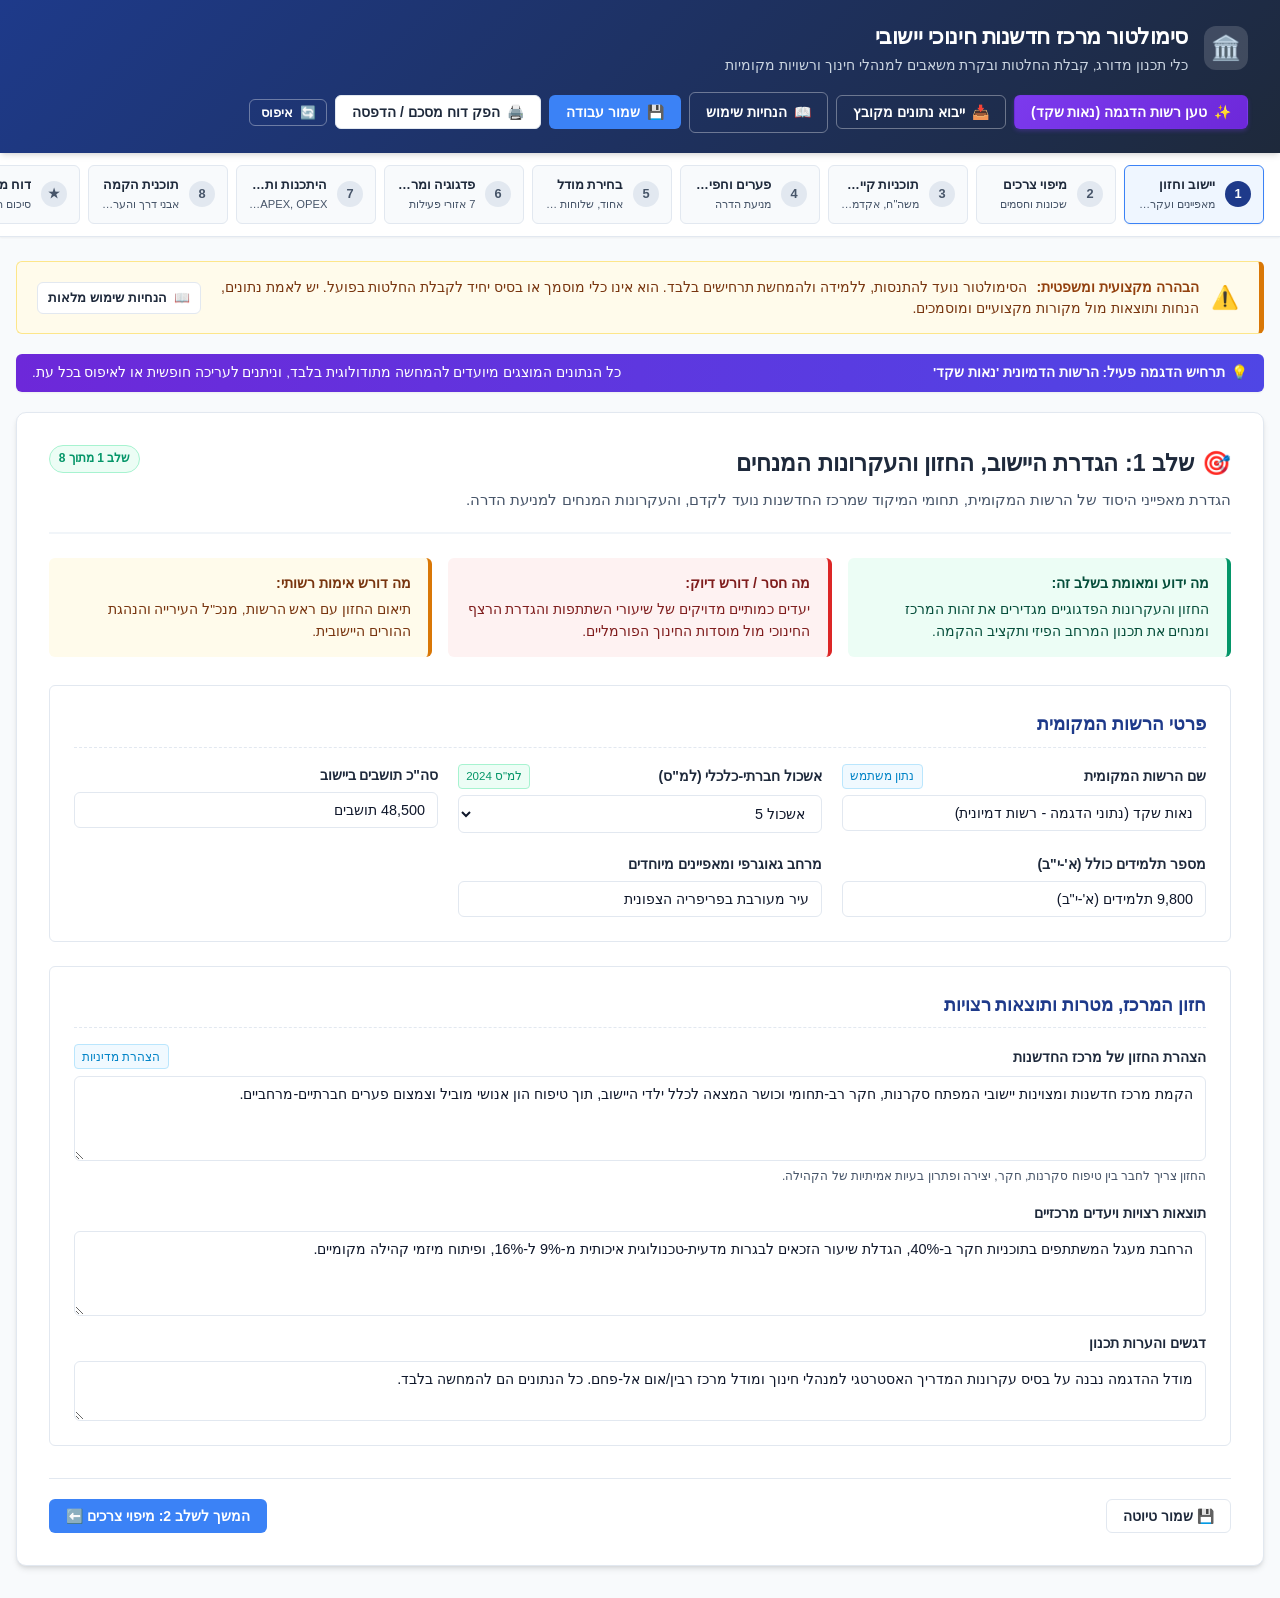
==== commit aad80397: "feat: add user instructions page and file import route with CSV/JSON templates" ====
--- a/index.html
+++ b/index.html
@@ -22,6 +22,12 @@
         <button type="button" class="btn btn-demo" onclick="loadDemoData()">
           <span>✨</span> טען רשות הדגמה (נאות שקד)
         </button>
+        <button type="button" class="btn btn-outline-light" onclick="openImportModal()" title="ייבוא נתוני תכנון מקובץ חיצוני">
+          <span>📥</span> ייבוא נתונים מקובץ
+        </button>
+        <a href="instructions.html" class="btn btn-outline-light" title="הנחיות שימוש ומדריך למשתמש">
+          <span>📖</span> הנחיות שימוש
+        </a>
         <button type="button" class="btn btn-primary" onclick="saveData(true)">
           <span>💾</span> שמור עבודה
         </button>
@@ -106,6 +112,20 @@
 
   <!-- תוכן ראשי -->
   <main class="main-content">
+
+    <!-- הודעת הבהרה מקצועית בולטת במסך הראשי -->
+    <div class="disclaimer-banner">
+      <div class="disclaimer-body">
+        <span class="disclaimer-icon">⚠️</span>
+        <div class="disclaimer-text">
+          <strong>הבהרה מקצועית ומשפטית:</strong>
+          הסימולטור נועד להתנסות, ללמידה ולהמחשת תרחישים בלבד. הוא אינו כלי מוסמך או בסיס יחיד לקבלת החלטות בפועל. יש לאמת נתונים, הנחות ותוצאות מול מקורות מקצועיים ומוסמכים.
+        </div>
+      </div>
+      <a href="instructions.html" class="btn btn-secondary btn-sm" style="text-decoration:none; white-space:nowrap;">
+        <span>📖</span> הנחיות שימוש מלאות
+      </a>
+    </div>
 
     <!-- באנר תרחיש הדגמה -->
     <div id="demoBanner" class="demo-banner">
@@ -999,8 +1019,90 @@
 
   </main>
 
+  <!-- ==========================================
+       חלונית מודאל: ייבוא נתונים מקובץ
+       ========================================== -->
+  <div id="importModal" class="modal-backdrop" style="display:none;" onclick="if(event.target === this) closeImportModal()">
+    <div class="modal-dialog">
+      <div class="modal-header">
+        <h3><span>📥</span> ייבוא נתונים מקובץ לסימולטור</h3>
+        <button type="button" class="modal-close-btn" onclick="closeImportModal()" title="סגור חלונית">✕</button>
+      </div>
+      
+      <div class="modal-body">
+        <!-- 1. הורדת תבניות -->
+        <div class="form-section" style="margin-bottom:0; background:#f8fafc;">
+          <div class="form-section-title" style="font-size:0.95rem; margin-bottom:0.6rem;">
+            <span>1️⃣</span> הורדת תבנית נתונים מותאמת
+          </div>
+          <p style="font-size:0.85rem; color:#475569; margin-bottom:0.75rem; line-height:1.5;">
+            הורידו את תבנית הנתונים המותאמת לסימולטור, מלאו את פרטי הרשות שלכם בתוכנת גיליונות (Excel / Google Sheets) או בעורך טקסט, והעלו את הקובץ לבדיקה:
+          </p>
+          <div style="display:flex; gap:0.5rem; flex-wrap:wrap;">
+            <button type="button" class="btn btn-secondary btn-sm" onclick="downloadFile(generateCsvTemplate(), 'תבנית_נתונים_מרכז_חדשנות.csv', 'text/csv;charset=utf-8;')">
+              <span>📊</span> הורד תבנית Excel / CSV (.csv)
+            </button>
+            <button type="button" class="btn btn-secondary btn-sm" onclick="downloadFile(generateJsonTemplate(), 'תבנית_נתונים_מרכז_חדשנות.json', 'application/json;charset=utf-8;')">
+              <span>📄</span> הורד תבנית מובנית JSON (.json)
+            </button>
+          </div>
+        </div>
+
+        <!-- 2. העלאת קובץ -->
+        <div class="form-section" style="margin-bottom:0;">
+          <div class="form-section-title" style="font-size:0.95rem; margin-bottom:0.6rem;">
+            <span>2️⃣</span> בחירת קובץ מהמחשב ובדיקת תקינות
+          </div>
+          <div class="file-dropzone" onclick="document.getElementById('importFileInput').click()">
+            <div style="font-size:1.75rem; margin-bottom:0.35rem;">📂</div>
+            <strong style="color:var(--primary); font-size:0.95rem; display:block;">לחצו לבחירת קובץ CSV או JSON מהמחשב</strong>
+            <span style="font-size:0.8rem; color:#64748b;">הקובץ ייקרא בדפדפן המקומי בלבד ולא יישלח לאף שרת חיצוני</span>
+          </div>
+          <input type="file" id="importFileInput" accept=".csv,.json" style="display:none;" onchange="handleImportFileSelect(event)">
+
+          <!-- תיבות שגיאות / אזהרות -->
+          <div id="importErrorBox" class="meta-card meta-card-missing" style="display:none; margin-top:0.75rem;"></div>
+          <div id="importWarningBox" class="meta-card meta-card-verify" style="display:none; margin-top:0.75rem;"></div>
+        </div>
+
+        <!-- 3. תצוגה מקדימה -->
+        <div id="importPreviewBox" class="form-section" style="display:none; margin-bottom:0; background:var(--primary-subtle); border-color:var(--primary-light);">
+          <div class="form-section-title" style="font-size:0.95rem; margin-bottom:0.6rem; color:var(--primary);">
+            <span>3️⃣</span> תצוגה מקדימה של נתוני הקובץ (Preview)
+          </div>
+          <div id="importPreviewContent"></div>
+        </div>
+
+        <!-- 4. בחירת אופן הטעינה -->
+        <div class="form-section" style="margin-bottom:0; background:#f8fafc;">
+          <div class="form-section-title" style="font-size:0.95rem; margin-bottom:0.6rem;">
+            <span>4️⃣</span> בחירת אופן הטעינה לסימולטור
+          </div>
+          <div style="display:flex; flex-direction:column; gap:0.5rem; font-size:0.88rem;">
+            <label style="display:flex; align-items:center; gap:0.5rem; cursor:pointer;">
+              <input type="radio" name="importSaveMode" value="session" checked>
+              <span><strong>טעינה להרצה נוכחית בלבד</strong> (תרחיש בדיקה זמני מבלי לדרוס את השמירה המקומית ב-LocalStorage עד ללחיצה יזומה על 'שמור')</span>
+            </label>
+            <label style="display:flex; align-items:center; gap:0.5rem; cursor:pointer;">
+              <input type="radio" name="importSaveMode" value="persistent">
+              <span><strong>טעינה ושמירה כפרויקט הפעיל</strong> (מחליף ושומר ישירות ב-LocalStorage של הדפדפן)</span>
+            </label>
+          </div>
+        </div>
+      </div>
+
+      <div class="modal-footer">
+        <button type="button" class="btn btn-secondary" onclick="closeImportModal()">ביטול</button>
+        <button type="button" id="importConfirmBtn" class="btn btn-primary" onclick="confirmImport()" disabled>
+          <span>✓</span> אישור וטעינה לסימולטור
+        </button>
+      </div>
+    </div>
+  </div>
+
   <script src="js/simulator_data.js"></script>
   <script src="js/calculations.js"></script>
+  <script src="js/file_import.js"></script>
   <script src="js/app.js"></script>
 </body>
 </html>
--- a/css/styles.css
+++ b/css/styles.css
@@ -808,7 +808,150 @@
   }
 }
 
-/* Mobile & Tablet Responsiveness */
+/* ==========================================================================
+   הודעת הבהרה מקצועית בולטת (Disclaimer Banner)
+   ========================================================================== */
+.disclaimer-banner {
+  background-color: #fffbeb;
+  border: 1px solid #fde68a;
+  border-right: 5px solid #d97706;
+  border-radius: var(--border-radius-sm);
+  padding: 0.9rem 1.25rem;
+  margin-bottom: 1.25rem;
+  display: flex;
+  align-items: center;
+  justify-content: space-between;
+  gap: 1rem;
+  flex-wrap: wrap;
+}
+
+.disclaimer-body {
+  display: flex;
+  align-items: center;
+  gap: 0.75rem;
+  flex: 1;
+  min-width: 280px;
+}
+
+.disclaimer-icon {
+  font-size: 1.4rem;
+  line-height: 1;
+  flex-shrink: 0;
+}
+
+.disclaimer-text {
+  font-size: 0.88rem;
+  color: #78350f;
+  line-height: 1.5;
+}
+
+.disclaimer-text strong {
+  color: #92400e;
+  display: inline;
+  margin-left: 0.35rem;
+}
+
+/* ==========================================================================
+   חלונית מודאל (Modal Dialog) לייבוא נתונים
+   ========================================================================== */
+.modal-backdrop {
+  position: fixed;
+  inset: 0;
+  background-color: rgba(15, 23, 42, 0.65);
+  backdrop-filter: blur(2px);
+  z-index: 1000;
+  display: flex;
+  align-items: center;
+  justify-content: center;
+  padding: 1rem;
+}
+
+.modal-dialog {
+  background-color: #ffffff;
+  border-radius: var(--border-radius);
+  box-shadow: var(--shadow-lg);
+  max-width: 820px;
+  width: 100%;
+  max-height: 90vh;
+  display: flex;
+  flex-direction: column;
+  overflow: hidden;
+  animation: modalFadeIn 0.2s ease-out;
+}
+
+@keyframes modalFadeIn {
+  from { opacity: 0; transform: scale(0.96); }
+  to { opacity: 1; transform: scale(1); }
+}
+
+.modal-header {
+  padding: 1.15rem 1.5rem;
+  border-bottom: 1px solid var(--gray-200);
+  display: flex;
+  justify-content: space-between;
+  align-items: center;
+  background-color: #f8fafc;
+}
+
+.modal-header h3 {
+  font-size: 1.15rem;
+  color: var(--primary);
+  display: flex;
+  align-items: center;
+  gap: 0.5rem;
+}
+
+.modal-close-btn {
+  background: none;
+  border: none;
+  font-size: 1.5rem;
+  line-height: 1;
+  color: var(--gray-400);
+  cursor: pointer;
+  padding: 0.25rem 0.5rem;
+  border-radius: 4px;
+}
+
+.modal-close-btn:hover {
+  color: var(--danger);
+  background-color: var(--danger-subtle);
+}
+
+.modal-body {
+  padding: 1.5rem;
+  overflow-y: auto;
+  display: flex;
+  flex-direction: column;
+  gap: 1.25rem;
+}
+
+.modal-footer {
+  padding: 1rem 1.5rem;
+  border-top: 1px solid var(--gray-200);
+  background-color: #f8fafc;
+  display: flex;
+  justify-content: space-between;
+  align-items: center;
+  flex-wrap: wrap;
+  gap: 0.75rem;
+}
+
+.file-dropzone {
+  border: 2px dashed var(--gray-400);
+  border-radius: var(--border-radius-sm);
+  padding: 1.25rem;
+  text-align: center;
+  background-color: #f8fafc;
+  cursor: pointer;
+  transition: all 0.2s ease;
+}
+
+.file-dropzone:hover {
+  border-color: var(--primary-light);
+  background-color: var(--primary-subtle);
+}
+
+
 @media (max-width: 768px) {
   .app-header {
     padding: 1rem;
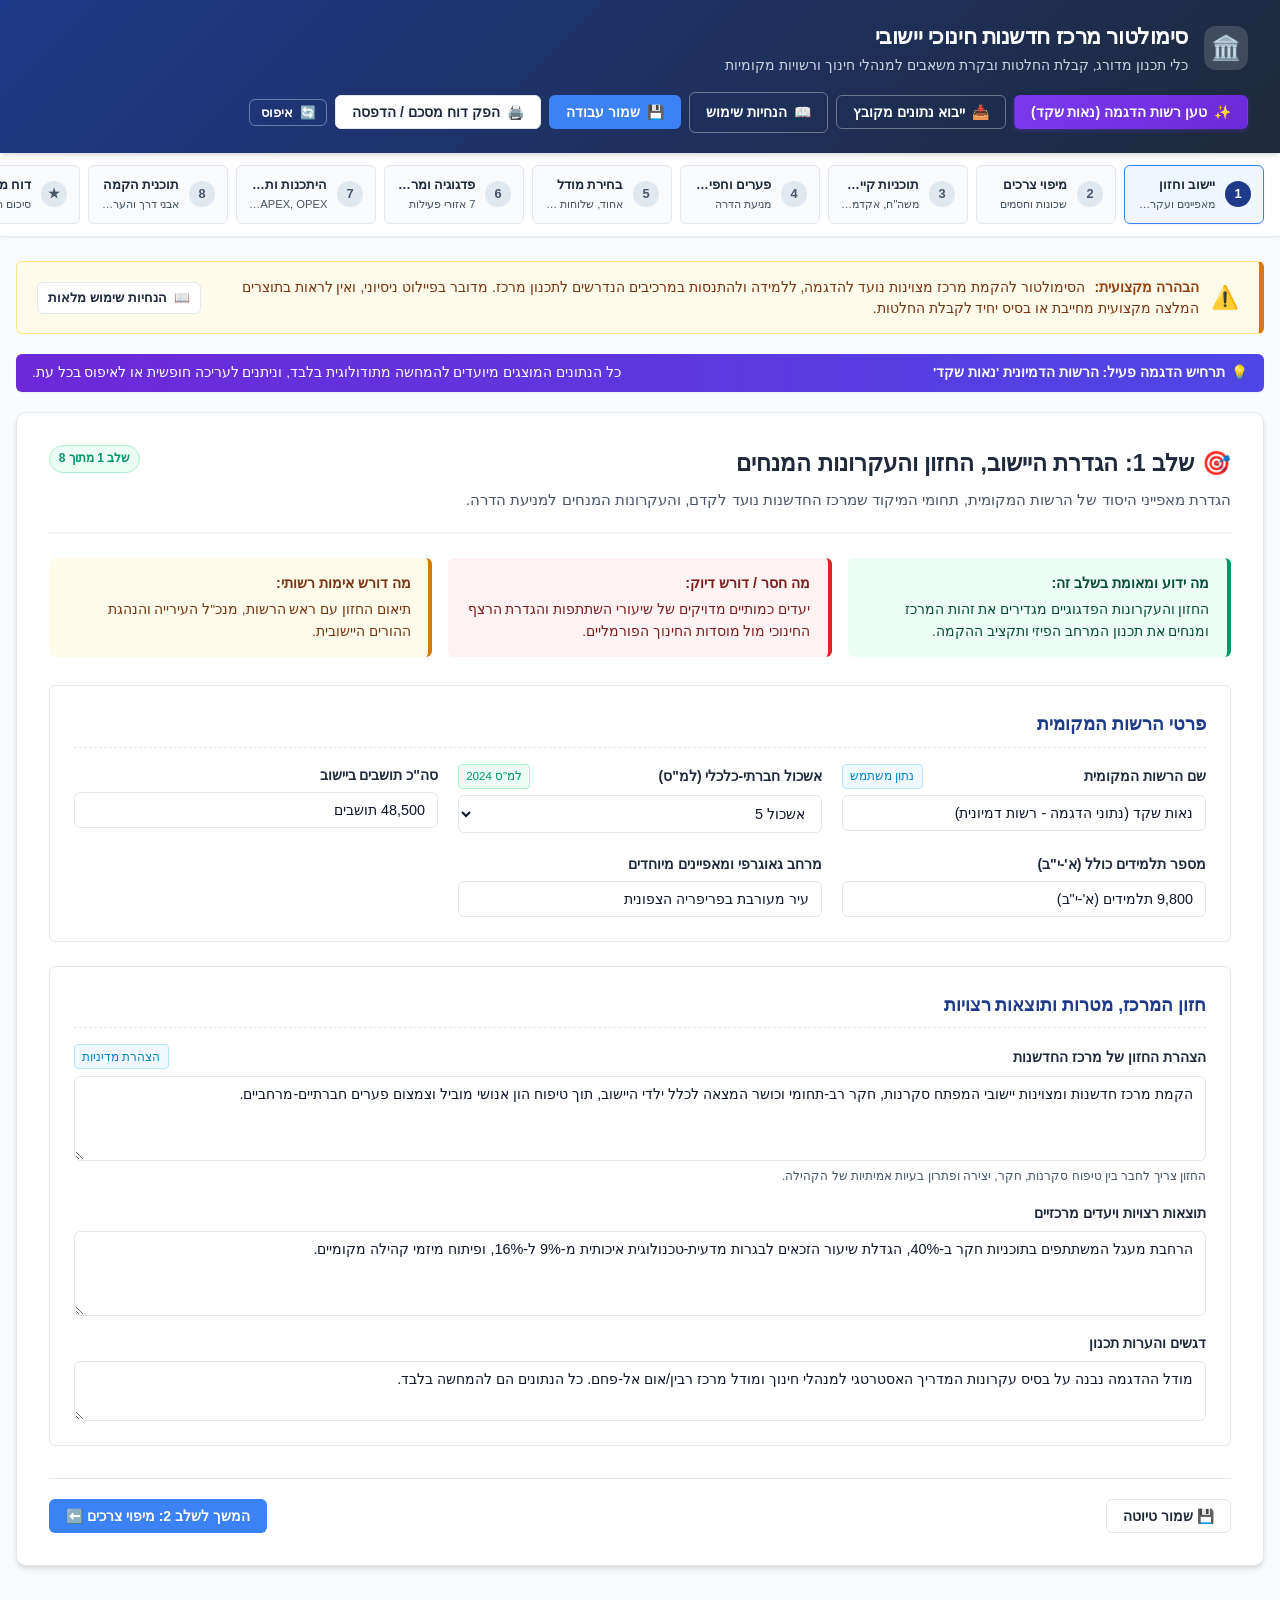
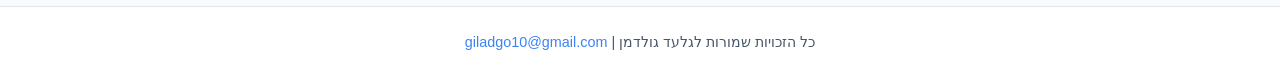
==== commit 2e48ecbb: "feat(ui): add professional disclaimer banner and credit footer to homepage" ====
--- a/index.html
+++ b/index.html
@@ -118,8 +118,8 @@
       <div class="disclaimer-body">
         <span class="disclaimer-icon">⚠️</span>
         <div class="disclaimer-text">
-          <strong>הבהרה מקצועית ומשפטית:</strong>
-          הסימולטור נועד להתנסות, ללמידה ולהמחשת תרחישים בלבד. הוא אינו כלי מוסמך או בסיס יחיד לקבלת החלטות בפועל. יש לאמת נתונים, הנחות ותוצאות מול מקורות מקצועיים ומוסמכים.
+          <strong>הבהרה מקצועית:</strong>
+          הסימולטור להקמת מרכז מצוינות נועד להדגמה, ללמידה ולהתנסות במרכיבים הנדרשים לתכנון מרכז. מדובר בפיילוט ניסיוני, ואין לראות בתוצרים המלצה מקצועית מחייבת או בסיס יחיד לקבלת החלטות.
         </div>
       </div>
       <a href="instructions.html" class="btn btn-secondary btn-sm" style="text-decoration:none; white-space:nowrap;">
@@ -1019,6 +1019,13 @@
 
   </main>
 
+  <!-- כותרת תחתונה ושורת קרדיט -->
+  <footer class="app-footer">
+    <div class="footer-container">
+      <p class="footer-credit">כל הזכויות שמורות לגלעד גולדמן | <a href="mailto:giladgo10@gmail.com" dir="ltr">giladgo10@gmail.com</a></p>
+    </div>
+  </footer>
+
   <!-- ==========================================
        חלונית מודאל: ייבוא נתונים מקובץ
        ========================================== -->
@@ -1088,6 +1095,17 @@
               <span><strong>טעינה ושמירה כפרויקט הפעיל</strong> (מחליף ושומר ישירות ב-LocalStorage של הדפדפן)</span>
             </label>
           </div>
+          <div style="margin-top:0.75rem; padding-top:0.75rem; border-top:1px dashed #cbd5e1; display:flex; flex-direction:column; gap:0.4rem; font-size:0.88rem;">
+            <span style="font-weight:600; color:#334155; margin-bottom:0.2rem;">טיפול בשדות ריקים בקובץ:</span>
+            <label style="display:flex; align-items:center; gap:0.5rem; cursor:pointer;">
+              <input type="radio" name="importEmptyMode" value="preserve" checked>
+              <span><strong>שימור נתונים קיימים (מומלץ)</strong> – שדות שלא מולאו בקובץ ישמרו על ערכיהם הנוכחיים במערכת (ללא דריסה)</span>
+            </label>
+            <label style="display:flex; align-items:center; gap:0.5rem; cursor:pointer;">
+              <input type="radio" name="importEmptyMode" value="reset">
+              <span><strong>איפוס שדות ריקים</strong> – שדות שלא מולאו בקובץ יאופסו לברירת מחדל ריקה</span>
+            </label>
+          </div>
         </div>
       </div>
 
--- a/css/styles.css
+++ b/css/styles.css
@@ -806,6 +806,17 @@
     border: 1px solid #ccc;
     padding: 6px;
   }
+
+  .app-footer {
+    display: block !important;
+    background: transparent !important;
+    border-top: 1px solid #cbd5e1 !important;
+    padding: 0.75rem 0 !important;
+    margin-top: 1.5rem !important;
+    font-size: 9pt !important;
+    color: #64748b !important;
+    text-align: center !important;
+  }
 }
 
 /* ==========================================================================
@@ -951,6 +962,44 @@
   background-color: var(--primary-subtle);
 }
 
+/* ==========================================================================
+   כותרת תחתונה ושורת קרדיט (Footer & Credit)
+   ========================================================================== */
+.app-footer {
+  background-color: #ffffff;
+  border-top: 1px solid var(--gray-200);
+  padding: 1.5rem 1rem;
+  margin-top: 2.5rem;
+  text-align: center;
+  direction: rtl;
+}
+
+.footer-container {
+  max-width: 1200px;
+  margin: 0 auto;
+}
+
+.footer-credit {
+  font-size: 0.9rem;
+  color: var(--gray-600);
+  margin: 0;
+  line-height: 1.6;
+}
+
+.footer-credit a {
+  color: var(--primary-light);
+  text-decoration: none;
+  font-weight: 500;
+  direction: ltr;
+  display: inline-block;
+  transition: color 0.2s ease;
+}
+
+.footer-credit a:hover {
+  text-decoration: underline;
+  color: var(--primary);
+}
+
 
 @media (max-width: 768px) {
   .app-header {
